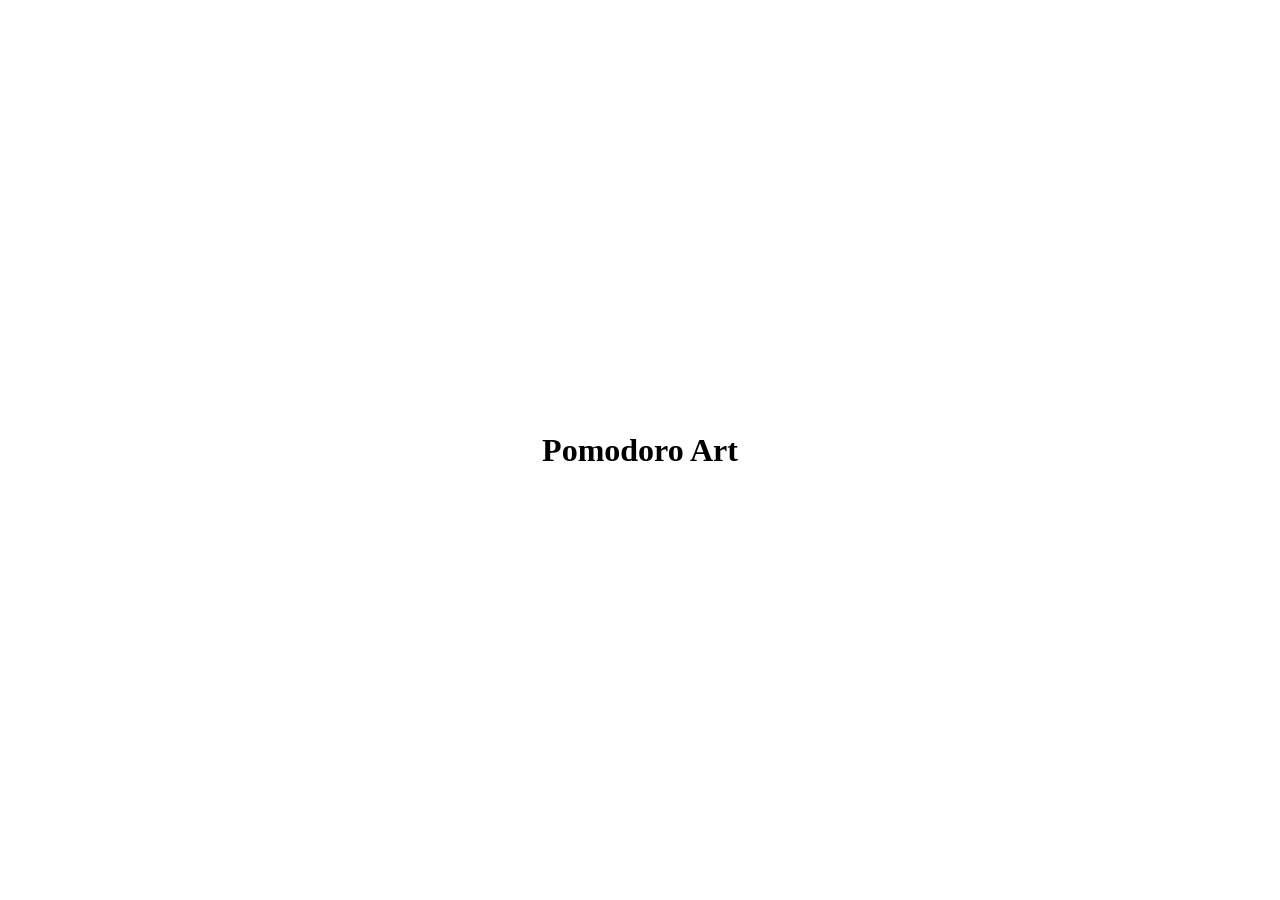
==== index.html @ 065835c5 "Add simplest page: centered Pomodoro Art heading Co-Authored-By: Claude Sonnet 5.5 <noreply@anthropi" ====
<!DOCTYPE html>
<html lang="en">
<head>
  <meta charset="UTF-8">
  <meta name="viewport" content="width=device-width, initial-scale=1.0">
  <title>Pomodoro Art</title>
  <link rel="stylesheet" href="style.css">
</head>
<body>
  <h1>Pomodoro Art</h1>
  <script src="script.js"></script>
</body>
</html>
---- style.css ----
body {
  margin: 0;
  min-height: 100vh;
  display: flex;
  align-items: center;
  justify-content: center;
}
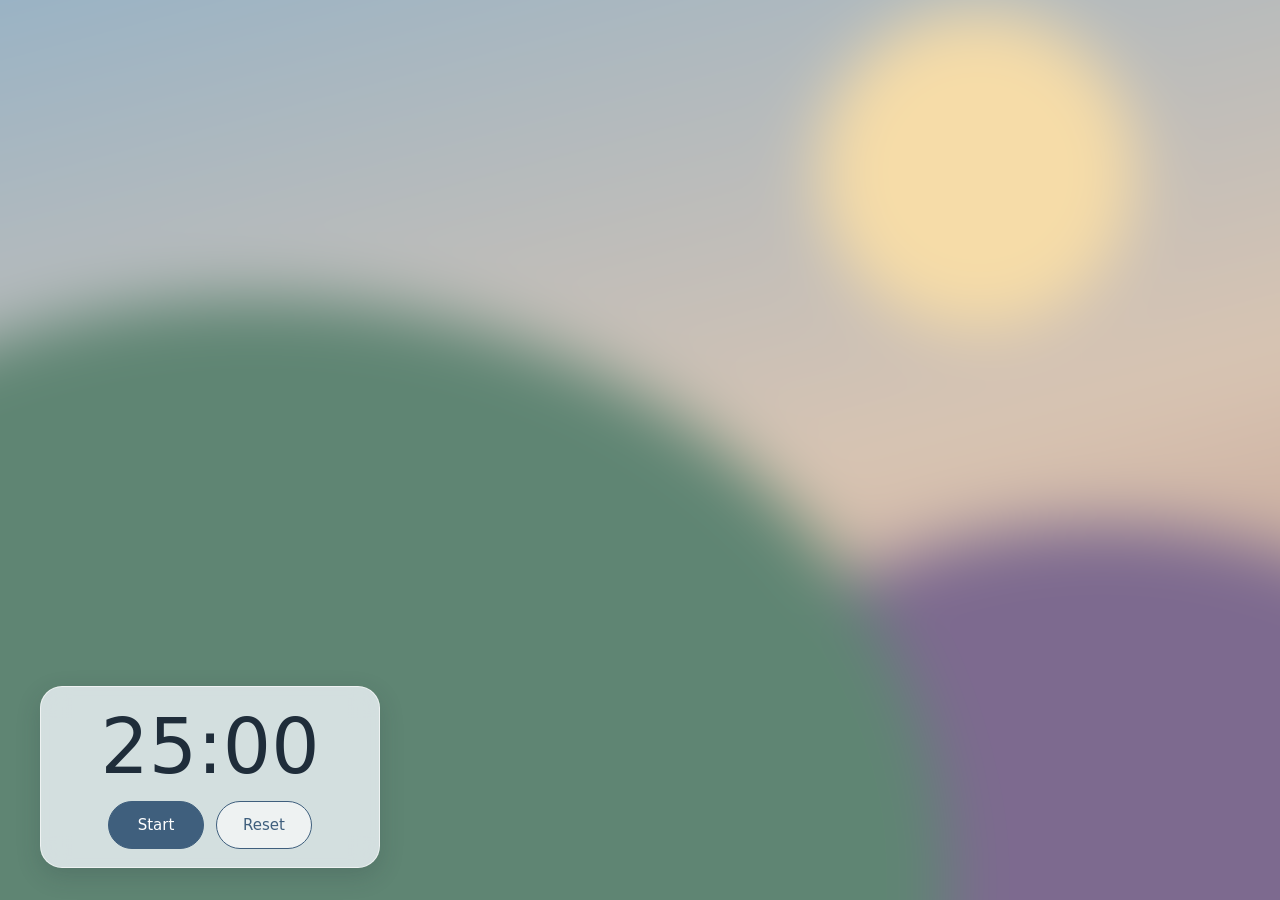
==== commit ac8a389e: "Build first screen: blurred artwork placeholder, 25:00 timer, Start and Reset Co-Authored-By: Claude" ====
--- a/index.html
+++ b/index.html
@@ -7,7 +7,19 @@
   <link rel="stylesheet" href="style.css">
 </head>
 <body>
-  <h1>Pomodoro Art</h1>
+  <h1 class="visually-hidden">Pomodoro Art</h1>
+  <main class="view">
+    <div class="art"></div>
+    <div class="dock">
+      <div class="glass timer">
+        <p class="time">25:00</p>
+        <div class="buttons">
+          <button type="button">Start</button>
+          <button type="button" class="quiet">Reset</button>
+        </div>
+      </div>
+    </div>
+  </main>
   <script src="script.js"></script>
 </body>
 </html>
--- a/style.css
+++ b/style.css
@@ -1,7 +1,116 @@
+:root {
+  --sky: #9fb4c7;
+  --ink: #1f2d3a;
+  --glass: rgba(240, 246, 250, 0.8);
+  --accent: #3f5f7d;
+}
+
+* { box-sizing: border-box; }
+
 body {
   margin: 0;
-  min-height: 100vh;
+  background: var(--sky);
+  color: var(--ink);
+  font-family: system-ui, -apple-system, "Segoe UI", Roboto, Helvetica, Arial, sans-serif;
+}
+
+/* a heading for screen readers only */
+.visually-hidden {
+  position: absolute;
+  width: 1px;
+  height: 1px;
+  margin: -1px;
+  padding: 0;
+  overflow: hidden;
+  clip: rect(0, 0, 0, 0);
+  white-space: nowrap;
+  border: 0;
+}
+
+/* the full-screen "window" */
+.view {
+  position: relative;
+  min-height: 100svh;
+  overflow: hidden;
   display: flex;
-  align-items: center;
+  align-items: flex-end;
+}
+
+/* placeholder artwork, heavily blurred */
+.art {
+  position: absolute;
+  inset: 0;
+  background:
+    radial-gradient(circle at 72% 24%, #f6dca8 0 11%, transparent 12%),
+    radial-gradient(ellipse at 25% 90%, #5f8573 0 42%, transparent 43%),
+    radial-gradient(ellipse at 80% 100%, #7d6a8f 0 30%, transparent 31%),
+    linear-gradient(165deg, #8fb0c8 0%, #d8c4b2 55%, #b07f78 100%);
+  filter: blur(26px);
+  transform: scale(1.2);
+}
+
+/* everything that sits on top of the painting */
+.dock {
+  position: relative;
+  width: 100%;
+  padding: 16px;
+  display: flex;
+  flex-direction: column;
+  gap: 12px;
+  align-items: stretch;
+}
+
+.glass {
+  background: var(--glass);
+  backdrop-filter: blur(14px);
+  -webkit-backdrop-filter: blur(14px);
+  border: 1px solid rgba(255, 255, 255, 0.6);
+  border-radius: 22px;
+  padding: 18px 20px;
+  box-shadow: 0 8px 24px rgba(31, 45, 58, 0.18);
+}
+
+.timer { text-align: center; }
+
+.time {
+  margin: 0;
+  font-size: clamp(52px, 13vw, 76px);
+  font-weight: 300;
+  font-variant-numeric: tabular-nums;
+  line-height: 1.1;
+}
+
+.buttons {
+  display: flex;
+  gap: 12px;
   justify-content: center;
+  margin-top: 12px;
 }
+
+button {
+  font: inherit;
+  font-size: 15px;
+  min-width: 96px;
+  height: 48px;
+  padding: 0 22px;
+  border-radius: 999px;
+  border: 1px solid var(--accent);
+  background: var(--accent);
+  color: #fff;
+}
+
+button.quiet {
+  background: rgba(255, 255, 255, 0.6);
+  color: var(--accent);
+}
+
+/* laptop: the timer sits in the lower-left corner */
+@media (min-width: 900px) {
+  .dock {
+    flex-direction: row;
+    justify-content: flex-start;
+    align-items: flex-end;
+    padding: 32px 40px;
+  }
+  .glass.timer { width: 340px; }
+}
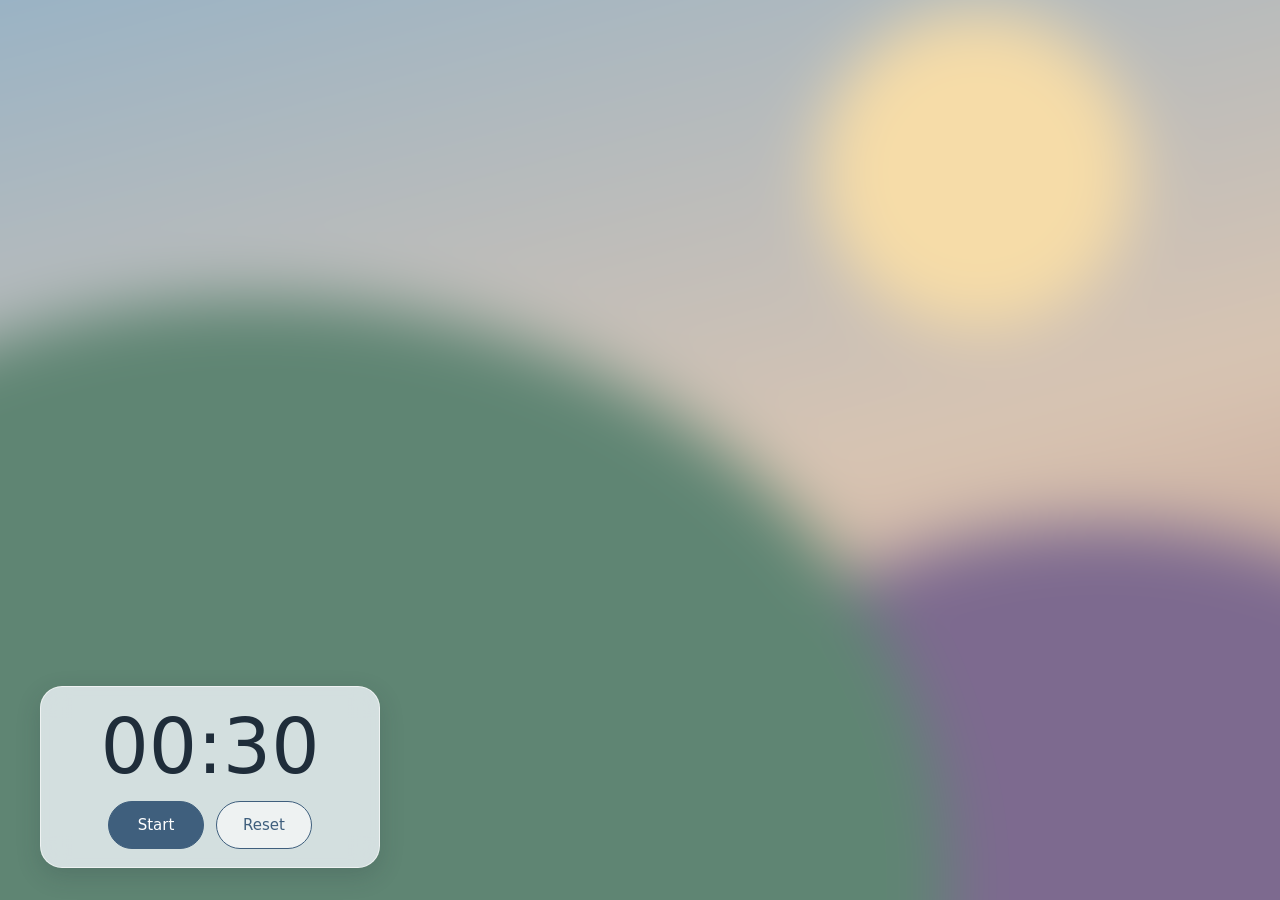
==== commit 772a1412: "Set timer length to 30 seconds for testing Co-Authored-By: Claude Sonnet 5.5 <noreply@anthropic.com>" ====
--- a/index.html
+++ b/index.html
@@ -9,13 +9,13 @@
 <body>
   <h1 class="visually-hidden">Pomodoro Art</h1>
   <main class="view">
-    <div class="art"></div>
+    <div class="art" id="art"></div>
     <div class="dock">
       <div class="glass timer">
-        <p class="time">25:00</p>
+        <p class="time" id="time">00:30</p>
         <div class="buttons">
-          <button type="button">Start</button>
-          <button type="button" class="quiet">Reset</button>
+          <button type="button" id="primary">Start</button>
+          <button type="button" id="reset" class="quiet">Reset</button>
         </div>
       </div>
     </div>
--- a/style.css
+++ b/style.css
@@ -47,6 +47,19 @@
     linear-gradient(165deg, #8fb0c8 0%, #d8c4b2 55%, #b07f78 100%);
   filter: blur(26px);
   transform: scale(1.2);
+  transition: filter 0.6s, transform 0.6s;
+}
+
+/* once the timer has started, the painting is a little clearer */
+.art.started {
+  filter: blur(10px);
+  transform: scale(1.1);
+}
+
+/* when the timer is finished, the painting is fully sharp */
+.art.finished {
+  filter: none;
+  transform: none;
 }
 
 /* everything that sits on top of the painting */
@@ -104,13 +117,30 @@
   color: var(--accent);
 }
 
-/* laptop: the timer sits in the lower-left corner */
+/* the painting details, added by the script when the timer finishes */
+.details { text-align: center; }
+
+.details .name {
+  margin: 0;
+  font-size: 20px;
+  font-weight: 600;
+}
+
+.details .meta {
+  margin: 4px 0 0;
+  font-size: 15px;
+  opacity: 0.8;
+}
+
+/* laptop: the timer sits in the lower-left corner; when finished, the details take
+   the left and the timer moves to the right */
 @media (min-width: 900px) {
   .dock {
     flex-direction: row;
-    justify-content: flex-start;
+    justify-content: space-between;
     align-items: flex-end;
     padding: 32px 40px;
   }
   .glass.timer { width: 340px; }
+  .glass.details { width: 340px; text-align: left; }
 }
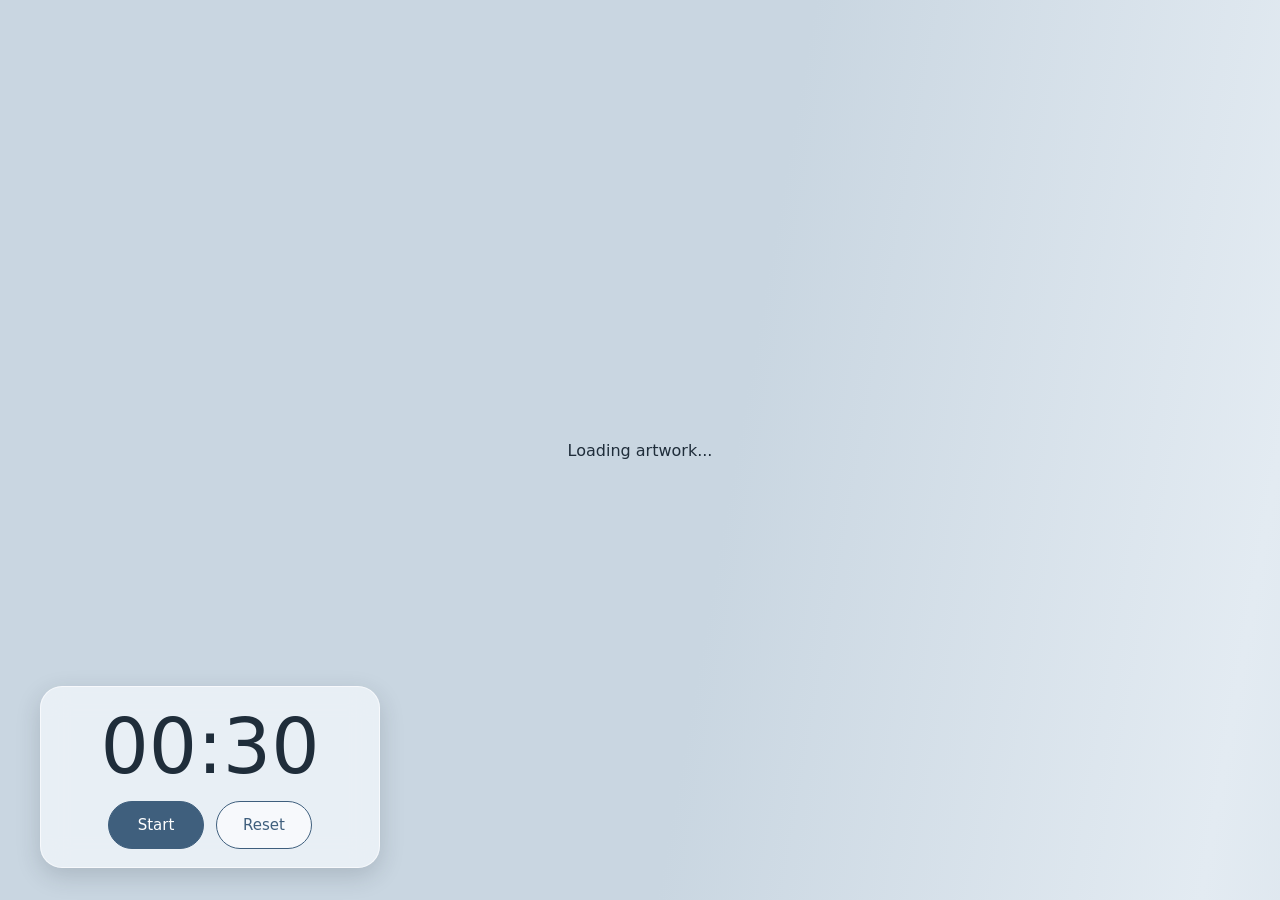
==== commit d8607870: "Handle museum errors: timeouts, quiet retries, friendly message with Try again Co-Authored-By: Claud" ====
--- a/index.html
+++ b/index.html
@@ -9,7 +9,17 @@
 <body>
   <h1 class="visually-hidden">Pomodoro Art</h1>
   <main class="view">
-    <div class="art" id="art"></div>
+    <div class="art"></div>
+    <div class="photo-stage" id="stage">
+      <div class="frame" id="frame">
+        <img class="photo" id="photo" alt="">
+      </div>
+    </div>
+    <div class="loading" id="loading">Loading artwork...</div>
+    <div class="glass notice" id="notice" role="status" hidden>
+      <p>We couldn't load a painting this time.</p>
+      <button type="button" id="retry">Try again</button>
+    </div>
     <div class="dock">
       <div class="glass timer">
         <p class="time" id="time">00:30</p>
--- a/style.css
+++ b/style.css
@@ -34,9 +34,11 @@
   overflow: hidden;
   display: flex;
   align-items: flex-end;
-}
-
-/* placeholder artwork, heavily blurred */
+  /* how blurred the artwork is: 1 = strongly blurred, 0 = fully sharp (set by the script) */
+  --blur: 1;
+}
+
+/* placeholder artwork, blurred by the same dial as the painting */
 .art {
   position: absolute;
   inset: 0;
@@ -45,21 +47,85 @@
     radial-gradient(ellipse at 25% 90%, #5f8573 0 42%, transparent 43%),
     radial-gradient(ellipse at 80% 100%, #7d6a8f 0 30%, transparent 31%),
     linear-gradient(165deg, #8fb0c8 0%, #d8c4b2 55%, #b07f78 100%);
-  filter: blur(26px);
-  transform: scale(1.2);
-  transition: filter 0.6s, transform 0.6s;
-}
-
-/* once the timer has started, the painting is a little clearer */
-.art.started {
-  filter: blur(10px);
-  transform: scale(1.1);
-}
-
-/* when the timer is finished, the painting is fully sharp */
-.art.finished {
-  filter: none;
-  transform: none;
+  filter: blur(calc(var(--blur) * 26px));
+  transform: scale(calc(1 + var(--blur) * 0.2));
+  transition: filter 0.3s linear, transform 0.3s linear;
+}
+
+/* the black area behind the real painting; it fades in once a painting has loaded */
+.photo-stage {
+  position: absolute;
+  inset: 0;
+  display: grid;
+  place-items: center;
+  background: #000;
+  opacity: 0;
+  transition: opacity 0.6s;
+}
+
+.photo-stage.loaded { opacity: 1; }
+
+/* a box cut to the painting's own shape (the script sets --ratio); it clips the blur,
+   so the soft edges never spill out */
+.frame {
+  --ratio: 1;
+  aspect-ratio: var(--ratio);
+  width: min(100vw, calc(100svh * var(--ratio)));
+  container-type: size;
+  overflow: hidden;
+}
+
+/* the blur is measured against the painting's own size, so it looks the same on any screen.
+   While blurred it is zoomed in a little so the soft edges fall outside the box. */
+.photo {
+  display: block;
+  width: 100%;
+  height: 100%;
+  filter: blur(calc(var(--blur) * 6cqmin));
+  transform: scale(calc(1 + var(--blur) * 0.4));
+  transition: filter 0.3s linear, transform 0.3s linear;
+}
+
+/* used to jump straight to "strongly blurred" with no easing (Reset, Restart session) */
+.view.instant .art,
+.view.instant .photo {
+  transition: none;
+}
+
+/* shown while the painting is on its way */
+.loading {
+  position: absolute;
+  inset: 0;
+  display: grid;
+  place-items: center;
+  font-size: 16px;
+  background: linear-gradient(100deg, #c9d6e1 30%, #e3ebf2 50%, #c9d6e1 70%);
+  background-size: 200% 100%;
+  animation: shimmer 1.8s linear infinite;
+}
+
+.loading[hidden] { display: none; }
+
+@keyframes shimmer {
+  from { background-position: 100% 0; }
+  to { background-position: -100% 0; }
+}
+
+/* the friendly message when no painting could be loaded, in the middle of the artwork area */
+.notice {
+  position: absolute;
+  top: 42%;
+  left: 50%;
+  transform: translate(-50%, -50%);
+  width: min(86%, 360px);
+  text-align: center;
+}
+
+.notice[hidden] { display: none; }
+
+.notice p {
+  margin: 0 0 14px;
+  font-size: 17px;
 }
 
 /* everything that sits on top of the painting */
@@ -130,6 +196,14 @@
   margin: 4px 0 0;
   font-size: 15px;
   opacity: 0.8;
+}
+
+.details .link {
+  display: inline-block;
+  margin-top: 10px;
+  font-size: 14px;
+  color: var(--accent);
+  text-decoration: underline;
 }
 
 /* laptop: the timer sits in the lower-left corner; when finished, the details take
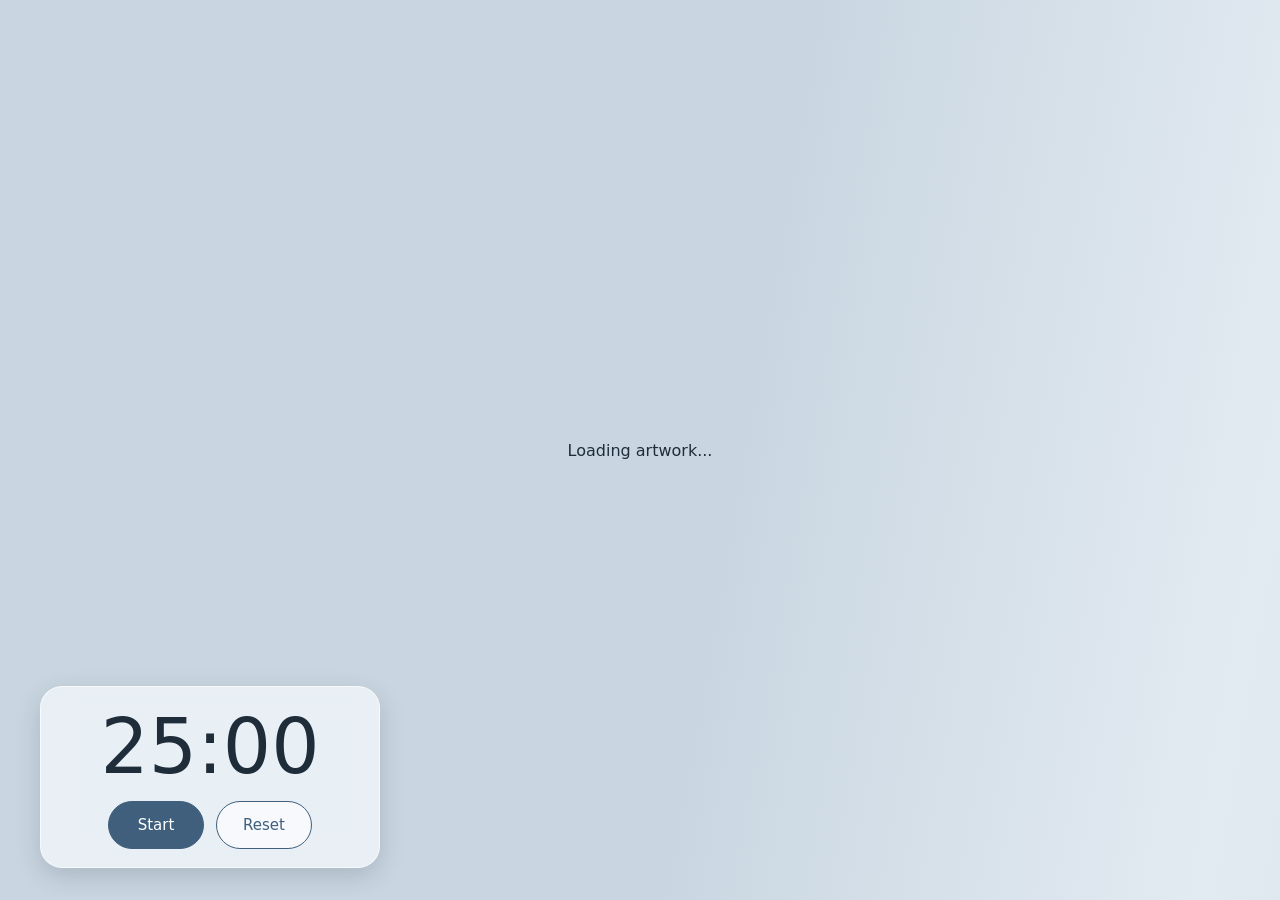
==== commit e2b7d20c: "Set timer back to 25 minutes Co-Authored-By: Claude Sonnet 5.5 <noreply@anthropic.com> Claude-Sessio" ====
--- a/index.html
+++ b/index.html
@@ -22,7 +22,7 @@
     </div>
     <div class="dock">
       <div class="glass timer">
-        <p class="time" id="time">00:30</p>
+        <p class="time" id="time">25:00</p>
         <div class="buttons">
           <button type="button" id="primary">Start</button>
           <button type="button" id="reset" class="quiet">Reset</button>
